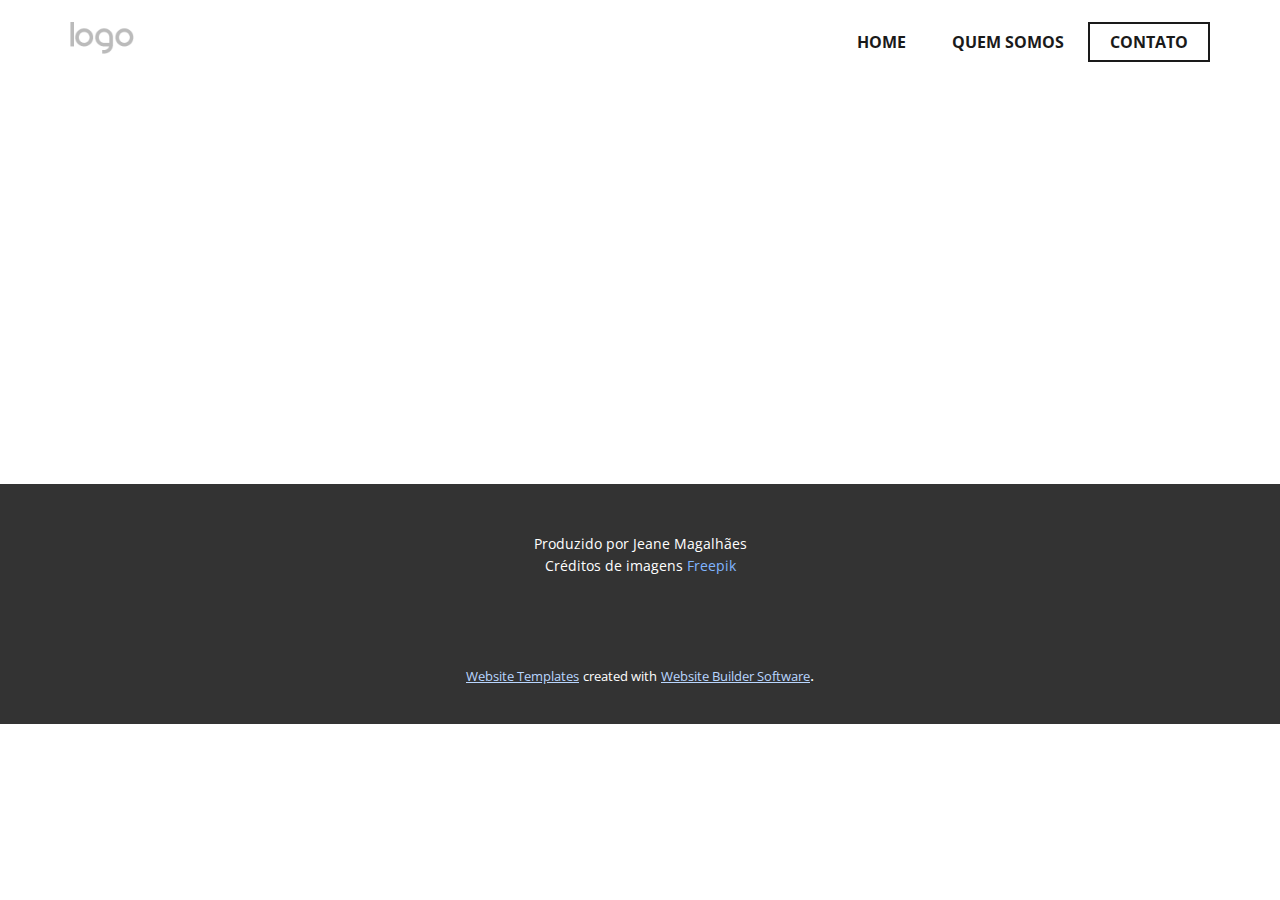
==== Contato.html @ 500de868 "inicio" ====
<!DOCTYPE html>
<html style="font-size: 16px;" lang="pt"><head>
    <meta name="viewport" content="width=device-width, initial-scale=1.0">
    <meta charset="utf-8">
    <meta name="keywords" content="">
    <meta name="description" content="">
    <title>Contato</title>
    <link rel="stylesheet" href="nicepage.css" media="screen">
<link rel="stylesheet" href="Contato.css" media="screen">
    <script class="u-script" type="text/javascript" src="jquery.js" defer=""></script>
    <script class="u-script" type="text/javascript" src="nicepage.js" defer=""></script>
    <meta name="generator" content="Nicepage 5.10.10, nicepage.com">
    <link id="u-theme-google-font" rel="stylesheet" href="https://fonts.googleapis.com/css?family=Montserrat:100,100i,200,200i,300,300i,400,400i,500,500i,600,600i,700,700i,800,800i,900,900i|Open+Sans:300,300i,400,400i,500,500i,600,600i,700,700i,800,800i">
    
    
    <script type="application/ld+json">{
		"@context": "http://schema.org",
		"@type": "Organization",
		"name": "EspaçoBel",
		"logo": "/images/default-logo.png"
}</script>
    <meta name="theme-color" content="#80b4ff">
    <meta property="og:title" content="Contato">
    <meta property="og:type" content="website">
  <meta data-intl-tel-input-cdn-path="intlTelInput/"></head>
  <body class="u-body u-xl-mode" data-lang="pt"><header class="u-clearfix u-header u-header" id="sec-bdaf"><div class="u-clearfix u-sheet u-valign-middle u-sheet-1">
        <a href="https://nicepage.com" class="u-image u-logo u-image-1">
          <img src="/images/default-logo.png" class="u-logo-image u-logo-image-1">
        </a>
        <nav class="u-menu u-menu-one-level u-offcanvas u-menu-1" data-responsive-from="MD">
          <div class="menu-collapse" style="font-size: 1rem; letter-spacing: 0px; font-weight: 700; text-transform: uppercase;">
            <a class="u-button-style u-custom-active-border-color u-custom-active-color u-custom-border u-custom-border-color u-custom-borders u-custom-hover-border-color u-custom-hover-color u-custom-left-right-menu-spacing u-custom-padding-bottom u-custom-text-active-color u-custom-text-color u-custom-text-hover-color u-custom-top-bottom-menu-spacing u-nav-link u-text-active-palette-1-base u-text-hover-palette-2-base" href="#">
              <svg class="u-svg-link" viewBox="0 0 24 24"><use xmlns:xlink="http://www.w3.org/1999/xlink" xlink:href="#menu-hamburger"></use></svg>
              <svg class="u-svg-content" version="1.1" id="menu-hamburger" viewBox="0 0 16 16" x="0px" y="0px" xmlns:xlink="http://www.w3.org/1999/xlink" xmlns="http://www.w3.org/2000/svg"><g><rect y="1" width="16" height="2"></rect><rect y="7" width="16" height="2"></rect><rect y="13" width="16" height="2"></rect>
</g></svg>
            </a>
          </div>
          <div class="u-custom-menu u-nav-container">
            <ul class="u-nav u-spacing-2 u-unstyled u-nav-1"><li class="u-nav-item"><a class="u-border-2 u-border-active-grey-90 u-border-hover-grey-50 u-button-style u-nav-link u-text-active-grey-90 u-text-grey-90 u-text-hover-grey-90" href="/Home.html" target="_blank" style="padding: 10px 20px;">Home</a>
</li><li class="u-nav-item"><a class="u-border-2 u-border-active-grey-90 u-border-hover-grey-50 u-button-style u-nav-link u-text-active-grey-90 u-text-grey-90 u-text-hover-grey-90" href="/Quem-Somos.html" target="_blank" style="padding: 10px 20px;">Quem Somos</a>
</li><li class="u-nav-item"><a class="u-border-2 u-border-active-grey-90 u-border-hover-grey-50 u-button-style u-nav-link u-text-active-grey-90 u-text-grey-90 u-text-hover-grey-90" href="/Contato.html" target="_blank" style="padding: 10px 20px;">Contato</a>
</li></ul>
          </div>
          <div class="u-custom-menu u-nav-container-collapse">
            <div class="u-black u-container-style u-inner-container-layout u-opacity u-opacity-95 u-sidenav">
              <div class="u-inner-container-layout u-sidenav-overflow">
                <div class="u-menu-close"></div>
                <ul class="u-align-center u-nav u-popupmenu-items u-unstyled u-nav-2"><li class="u-nav-item"><a class="u-button-style u-nav-link" href="/Home.html" target="_blank">Home</a>
</li><li class="u-nav-item"><a class="u-button-style u-nav-link" href="/Quem-Somos.html" target="_blank">Quem Somos</a>
</li><li class="u-nav-item"><a class="u-button-style u-nav-link" href="/Contato.html" target="_blank">Contato</a>
</li></ul>
              </div>
            </div>
            <div class="u-black u-menu-overlay u-opacity u-opacity-70"></div>
          </div>
        </nav>
      </div></header>
    <section class="u-clearfix u-section-1" id="sec-7ed8">
      <div class="u-clearfix u-sheet u-sheet-1"></div>
    </section>
    
    
    <footer class="u-align-center u-clearfix u-footer u-grey-80 u-footer" id="sec-1fad"><div class="u-clearfix u-sheet u-sheet-1">
        <p class="u-small-text u-text u-text-variant u-text-1">Produzido por Jeane Magalhães<br>Créditos de imagens&nbsp;<a href="https://www.freepik.com/" target="_blank" class="u-active-none u-border-none u-btn u-button-style u-hover-none u-none u-text-palette-1-base u-btn-1">Freepik</a>
          <br>
        </p>
      </div></footer>
    <section class="u-backlink u-clearfix u-grey-80">
      <a class="u-link" href="https://nicepage.com/website-templates" target="_blank">
        <span>Website Templates</span>
      </a>
      <p class="u-text">
        <span>created with</span>
      </p>
      <a class="u-link" href="" target="_blank">
        <span>Website Builder Software</span>
      </a>. 
    </section>
  
</body></html>
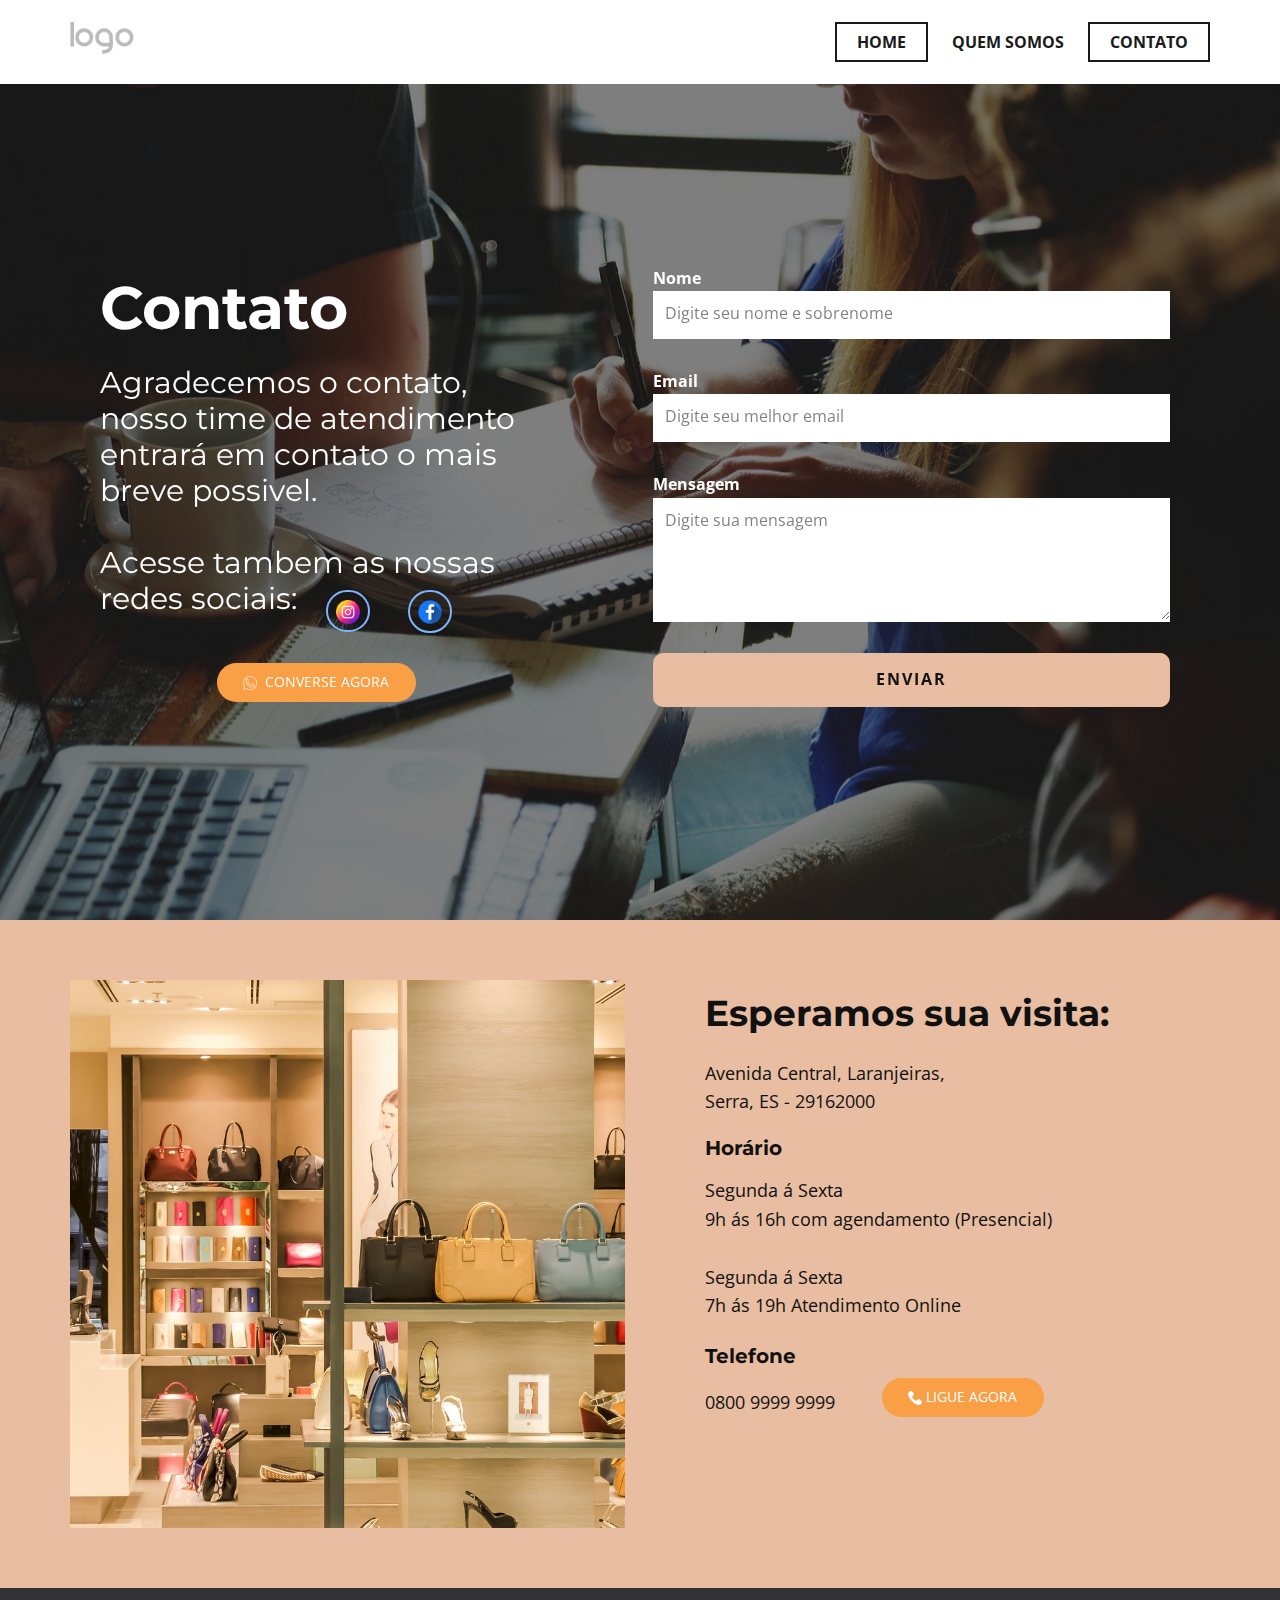
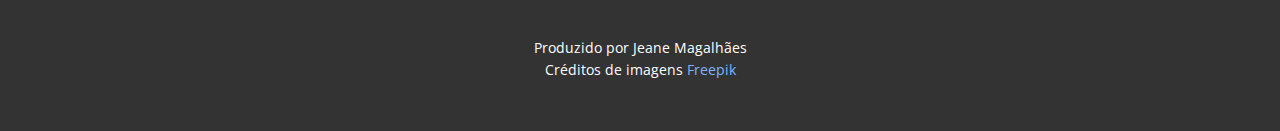
==== commit 2e62a6e0: "atualizações" ====
--- a/Contato.html
+++ b/Contato.html
@@ -2,15 +2,22 @@
 <html style="font-size: 16px;" lang="pt"><head>
     <meta name="viewport" content="width=device-width, initial-scale=1.0">
     <meta charset="utf-8">
-    <meta name="keywords" content="">
+    <meta name="keywords" content="​Dreadlocks &amp;amp; Weave Spa, ​Hair Services, About Salon, ​To book and for exact pricing please call us at 123-456-7868, mission, Why Us?, Visit Us, Contact Us">
     <meta name="description" content="">
-    <title>Contato</title>
+    <title>Home</title>
     <link rel="stylesheet" href="nicepage.css" media="screen">
-<link rel="stylesheet" href="Contato.css" media="screen">
+<link rel="stylesheet" href="Home.css" media="screen">
     <script class="u-script" type="text/javascript" src="jquery.js" defer=""></script>
     <script class="u-script" type="text/javascript" src="nicepage.js" defer=""></script>
     <meta name="generator" content="Nicepage 5.10.10, nicepage.com">
+    <meta name="referrer" content="origin">
     <link id="u-theme-google-font" rel="stylesheet" href="https://fonts.googleapis.com/css?family=Montserrat:100,100i,200,200i,300,300i,400,400i,500,500i,600,600i,700,700i,800,800i,900,900i|Open+Sans:300,300i,400,400i,500,500i,600,600i,700,700i,800,800i">
+    
+    
+    
+    
+    
+    
     
     
     <script type="application/ld+json">{
@@ -20,10 +27,10 @@
 		"logo": "/images/default-logo.png"
 }</script>
     <meta name="theme-color" content="#80b4ff">
-    <meta property="og:title" content="Contato">
+    <meta property="og:title" content="Home">
     <meta property="og:type" content="website">
   <meta data-intl-tel-input-cdn-path="intlTelInput/"></head>
-  <body class="u-body u-xl-mode" data-lang="pt"><header class="u-clearfix u-header u-header" id="sec-bdaf"><div class="u-clearfix u-sheet u-valign-middle u-sheet-1">
+  <body data-home-page="Home.html" data-home-page-title="Home" class="u-body u-xl-mode" data-lang="pt"><header class="u-clearfix u-header u-header" id="sec-bdaf"><div class="u-clearfix u-sheet u-valign-middle u-sheet-1">
         <a href="https://nicepage.com" class="u-image u-logo u-image-1">
           <img src="/images/default-logo.png" class="u-logo-image u-logo-image-1">
         </a>
@@ -55,26 +62,96 @@
           </div>
         </nav>
       </div></header>
-    <section class="u-clearfix u-section-1" id="sec-7ed8">
-      <div class="u-clearfix u-sheet u-sheet-1"></div>
+    
+
+    </section>
+    <section class="u-clearfix u-image u-shading u-section-6" id="carousel_72a4" data-image-width="1280" data-image-height="853">
+      <div class="u-clearfix u-sheet u-valign-middle u-sheet-1">
+        <div class="u-clearfix u-expanded-width u-gutter-0 u-layout-wrap u-layout-wrap-1">
+          <div class="u-layout">
+            <div class="u-layout-row">
+              <div class="u-align-left u-container-style u-layout-cell u-left-cell u-size-27-xl u-size-29-lg u-size-29-md u-size-29-sm u-size-29-xs u-layout-cell-1" data-animation-name="customAnimationIn" data-animation-duration="1500" data-animation-delay="500">
+                <div class="u-container-layout u-container-layout-1">
+                  <h2 class="u-text u-text-1">Contato</h2>
+                  <h3 class="u-text u-text-2">Agradecemos o contato, nosso time de atendimento entrará em contato o mais breve possivel.&nbsp;<br>
+                    <br>Acesse tambem as nossas redes sociais:&nbsp;
+                  </h3>
+                  <a href="https://nicepage.com/k/clothing-store-website-templates" class="u-border-2 u-border-hover-palette-3-base u-border-palette-1-base u-btn u-btn-round u-button-style u-none u-radius-50 u-text-palette-2-base u-btn-1"><span class="u-file-icon u-icon u-icon-1"><img src="/images/3955024.png" alt=""></span>
+                  </a>
+                  <a href="https://nicepage.com/wordpress-themes" class="u-border-2 u-border-hover-palette-3-base u-border-palette-1-base u-btn u-btn-round u-button-style u-none u-radius-50 u-text-palette-2-base u-btn-2"><span class="u-file-icon u-icon u-icon-2"><img src="/images/3670124.png" alt=""></span>
+                  </a>
+                  <a href="https://nicepage.dev" class="u-btn u-btn-round u-button-style u-hover-palette-4-base u-palette-3-base u-radius-50 u-btn-3"><span class="u-file-icon u-icon u-text-white"><img src="/images/160200-cc0f1566.png" alt=""></span>&nbsp; converse agora
+                  </a>
+                  <div class="u-list u-list-1"></div>
+                </div>
+              </div>
+              <div class="u-container-align-center u-container-style u-layout-cell u-right-cell u-size-31-lg u-size-31-md u-size-31-sm u-size-31-xs u-size-33-xl u-layout-cell-2" data-animation-name="customAnimationIn" data-animation-duration="1500" data-animation-delay="500">
+                <div class="u-container-layout u-valign-middle-xl u-container-layout-2">
+                  <div class="u-expanded-width-md u-expanded-width-sm u-expanded-width-xs u-form u-form-1">
+                    <form action="https://forms.nicepagesrv.com/v2/form/process" class="u-clearfix u-form-spacing-30 u-form-vertical u-inner-form" style="padding: 10px" source="email" name="form">
+                      <div class="u-form-group u-form-name">
+                        <label for="name-319a" class="u-label u-text-body-alt-color u-label-1">Nome</label>
+                        <input type="text" placeholder="Digite seu nome e sobrenome" id="name-319a" name="name" class="u-border-2 u-border-no-left u-border-no-right u-border-no-top u-border-white u-input u-input-rectangle" required="" wfd-id="id673">
+                      </div>
+                      <div class="u-form-email u-form-group">
+                        <label for="email-319a" class="u-label u-text-body-alt-color u-label-2">Email</label>
+                        <input type="email" placeholder="Digite seu melhor email " id="email-319a" name="email" class="u-border-2 u-border-no-left u-border-no-right u-border-no-top u-border-white u-input u-input-rectangle" required="" wfd-id="id672">
+                      </div>
+                      <div class="u-form-group u-form-message">
+                        <label for="message-319a" class="u-label u-text-body-alt-color u-label-3">Mensagem</label>
+                        <textarea placeholder="Digite sua mensagem" rows="4" cols="50" id="message-319a" name="message" class="u-border-2 u-border-no-left u-border-no-right u-border-no-top u-border-white u-input u-input-rectangle" required=""></textarea>
+                      </div>
+                      <div class="u-align-left u-form-group u-form-submit">
+                        <a href="#" class="u-active-white u-border-none u-btn u-btn-round u-btn-submit u-button-style u-hover-white u-palette-2-base u-radius-10 u-btn-4">eNVIAR</a>
+                        <input type="submit" value="submit" class="u-form-control-hidden" wfd-id="id675">
+                      </div>
+                      <div class="u-form-send-message u-form-send-success"> Thank you! Your message has been sent. </div>
+                      <div class="u-form-send-error u-form-send-message"> Unable to send your message. Please fix errors then try again. </div>
+                      <input type="hidden" value="" name="recaptchaResponse" wfd-id="id676">
+                      <input type="hidden" name="formServices" value="e6330a9474f3708c3239a81f13d71a93">
+                    </form>
+                  </div>
+                </div>
+              </div>
+            </div>
+          </div>
+        </div>
+      </div>
+    </section>
+    <section class="u-clearfix u-palette-2-base u-section-7" id="sec-8db6">
+      <div class="u-clearfix u-sheet u-valign-middle u-sheet-1">
+        <div class="u-clearfix u-expanded-width u-gutter-30 u-layout-wrap u-layout-wrap-1">
+          <div class="u-gutter-0 u-layout">
+            <div class="u-layout-row">
+              <div class="u-container-align-center u-container-style u-image u-layout-cell u-size-30 u-image-1" data-image-width="1280" data-image-height="884">
+                <div class="u-container-layout u-container-layout-1"></div>
+              </div>
+              <div class="u-container-style u-layout-cell u-size-30 u-layout-cell-2">
+                <div class="u-container-layout u-container-layout-2">
+                  <h2 class="u-align-left u-text u-text-1">E​speramos sua visita:</h2>
+                  <p class="u-align-left u-text u-text-2"> Avenida Central, Laranjeiras, Serra, ES - 29162000</p>
+                  <h5 class="u-align-left u-text u-text-default u-text-3">Horário</h5>
+                  <p class="u-align-left u-text u-text-4"> Segunda á Sexta&nbsp;<br>9h ás 16h com agendamento (Presencial)<br>
+                    <br>Segunda á Sexta&nbsp;<br>7h ás 19h Atendimento Online&nbsp;
+                  </p>
+                  <h5 class="u-align-left u-text u-text-default u-text-5">Telefone</h5>
+                  <p class="u-align-left u-text u-text-6"> 0800 9999 9999<br>
+                  </p>
+                  <a href="https://nicepage.dev" class="u-btn u-btn-round u-button-style u-hover-palette-4-base u-palette-3-base u-radius-50 u-btn-1"><span class="u-icon"><svg class="u-svg-content" viewBox="0 0 513.64 513.64" x="0px" y="0px" style="width: 1em; height: 1em;"><path d="M499.66,376.96l-71.68-71.68c-25.6-25.6-69.12-15.359-79.36,17.92c-7.68,23.041-33.28,35.841-56.32,30.72 c-51.2-12.8-120.32-79.36-133.12-133.12c-7.68-23.041,7.68-48.641,30.72-56.32c33.28-10.24,43.52-53.76,17.92-79.36l-71.68-71.68 c-20.48-17.92-51.2-17.92-69.12,0l-48.64,48.64c-48.64,51.2,5.12,186.88,125.44,307.2c120.32,120.32,256,176.641,307.2,125.44 l48.64-48.64C517.581,425.6,517.581,394.88,499.66,376.96z"></path></svg></span>&nbsp;Ligue Agora
+                  </a>
+                </div>
+              </div>
+            </div>
+          </div>
+        </div>
+      </div>
     </section>
     
     
     <footer class="u-align-center u-clearfix u-footer u-grey-80 u-footer" id="sec-1fad"><div class="u-clearfix u-sheet u-sheet-1">
-        <p class="u-small-text u-text u-text-variant u-text-1">Produzido por Jeane Magalhães<br>Créditos de imagens&nbsp;<a href="https://www.freepik.com/" target="_blank" class="u-active-none u-border-none u-btn u-button-style u-hover-none u-none u-text-palette-1-base u-btn-1">Freepik</a>
-          <br>
-        </p>
-      </div></footer>
-    <section class="u-backlink u-clearfix u-grey-80">
-      <a class="u-link" href="https://nicepage.com/website-templates" target="_blank">
-        <span>Website Templates</span>
-      </a>
-      <p class="u-text">
-        <span>created with</span>
+      <p class="u-small-text u-text u-text-variant u-text-1">Produzido por Jeane Magalhães<br>Créditos de imagens&nbsp;<a href="https://www.freepik.com/" target="_blank" class="u-active-none u-border-none u-btn u-button-style u-hover-none u-none u-text-palette-1-base u-btn-1">Freepik</a>
+        <br>
       </p>
-      <a class="u-link" href="" target="_blank">
-        <span>Website Builder Software</span>
-      </a>. 
-    </section>
-  
+</footer>
+
 </body></html>--- a/Home.css
+++ b/Home.css
@@ -0,0 +1,1868 @@
+ .u-section-1 {
+  background-image: url("/images/137cf549-2264-0d06-7dbf-32fdc057e668.jpg");
+  background-position: 50% 50%;
+  min-height: 820px;
+}
+
+.u-section-1 .u-image-1 {
+  width: 1492px;
+  height: 994px;
+  --animation-custom_in-translate_x: 0px;
+  --animation-custom_in-translate_y: 0px;
+  --animation-custom_in-opacity: 0;
+  --animation-custom_in-rotate: 0deg;
+  --animation-custom_in-scale: 1;
+  margin: -31px calc(((100% - 1140px) / 2) + -302px) 0 auto;
+}
+
+.u-section-1 .u-text-1 {
+  --animation-custom_in-translate_x: -300px;
+  --animation-custom_in-translate_y: 0px;
+  --animation-custom_in-opacity: 0;
+  --animation-custom_in-rotate: 0deg;
+  --animation-custom_in-scale: 1;
+  margin: -631px calc(((100% - 1140px) / 2) + 534px) 0 calc(((100% - 1140px) / 2));
+}
+
+.u-section-1 .u-text-2 {
+  font-size: 1.25rem;
+  line-height: 1.8;
+  --animation-custom_in-translate_x: -300px;
+  --animation-custom_in-translate_y: 0px;
+  --animation-custom_in-opacity: 0;
+  --animation-custom_in-rotate: 0deg;
+  --animation-custom_in-scale: 1;
+  margin: 23px calc(((100% - 1140px) / 2) + 607px) 0 calc(((100% - 1140px) / 2));
+}
+
+.u-section-1 .u-btn-1 {
+  background-image: none;
+  border-style: solid;
+  padding: 0;
+}
+
+.u-section-1 .u-layout-wrap-1 {
+  width: 463px;
+  margin: 48px auto 60px calc(((100% - 1140px) / 2));
+}
+
+.u-section-1 .u-layout-cell-1 {
+  min-height: 70px;
+  --animation-custom_in-translate_x: -300px;
+  --animation-custom_in-translate_y: 0px;
+  --animation-custom_in-opacity: 0;
+  --animation-custom_in-rotate: 0deg;
+  --animation-custom_in-scale: 1;
+}
+
+.u-section-1 .u-container-layout-1 {
+  padding: 10px 10px 10px 0;
+}
+
+.u-section-1 .u-btn-2 {
+  border-style: solid;
+  background-image: none;
+  font-weight: 700;
+  text-transform: uppercase;
+  letter-spacing: 1px;
+  margin: 0 auto 0 0;
+  padding: 10px 40px;
+}
+
+.u-section-1 .u-layout-cell-2 {
+  min-height: 70px;
+  --animation-custom_in-translate_x: -300px;
+  --animation-custom_in-translate_y: 0px;
+  --animation-custom_in-opacity: 0;
+  --animation-custom_in-rotate: 0deg;
+  --animation-custom_in-scale: 1;
+}
+
+.u-section-1 .u-container-layout-2 {
+  padding: 10px 10px 10px 0;
+}
+
+.u-section-1 .u-btn-3 {
+  border-style: solid;
+  background-image: none;
+  text-transform: uppercase;
+  font-weight: 700;
+  letter-spacing: 1px;
+  margin: 0 auto 0 0;
+  padding: 10px 31px 10px 30px;
+}
+
+@media (max-width: 1199px) {
+   .u-section-1 {
+    min-height: 308px;
+  }
+
+  .u-section-1 .u-image-1 {
+    width: 622px;
+    height: 671px;
+    margin-top: 28px;
+    margin-right: auto;
+    margin-left: calc(((100% - 1140px) / 2) + 100px);
+  }
+
+  .u-section-1 .u-text-1 {
+    width: auto;
+    margin-top: -604px;
+    margin-right: calc(((100% - 1140px) / 2) + 550px);
+    margin-left: calc(((100% - 1140px) / 2) + 100px);
+  }
+
+  .u-section-1 .u-text-2 {
+    width: auto;
+    margin-right: calc(((100% - 1140px) / 2) + 570px);
+    margin-left: calc(((100% - 1140px) / 2) + 100px);
+  }
+
+  .u-section-1 .u-layout-wrap-1 {
+    margin-left: calc(((100% - 1140px) / 2) + 100px);
+  }
+}
+
+@media (max-width: 991px) {
+   .u-section-1 {
+    min-height: 191px;
+  }
+
+  .u-section-1 .u-image-1 {
+    width: 510px;
+    height: 677px;
+    margin-top: 110px;
+    margin-left: calc(((100% - 1140px) / 2) + 210px);
+  }
+
+  .u-section-1 .u-text-1 {
+    margin-top: -720px;
+    margin-right: calc(((100% - 1140px) / 2) + 440px);
+    margin-left: calc(((100% - 1140px) / 2) + 210px);
+  }
+
+  .u-section-1 .u-text-2 {
+    margin-left: calc(((100% - 1140px) / 2) + 210px);
+  }
+
+  .u-section-1 .u-layout-wrap-1 {
+    margin-left: calc(((100% - 1140px) / 2) + 210px);
+  }
+
+  .u-section-1 .u-layout-cell-1 {
+    min-height: 100px;
+  }
+
+  .u-section-1 .u-layout-cell-2 {
+    min-height: 100px;
+  }
+}
+
+@media (max-width: 767px) {
+   .u-section-1 {
+    min-height: 171px;
+  }
+
+  .u-section-1 .u-image-1 {
+    width: 479px;
+    height: 574px;
+    margin-top: 628px;
+    margin-left: calc(((100% - 1140px) / 2) + 300px);
+  }
+
+  .u-section-1 .u-text-1 {
+    margin-top: -1134px;
+    margin-right: calc(((100% - 1140px) / 2) + 350px);
+    margin-left: calc(((100% - 1140px) / 2) + 300px);
+  }
+
+  .u-section-1 .u-text-2 {
+    margin-left: calc(((100% - 1140px) / 2) + 300px);
+    margin-right: calc(((100% - 1140px) / 2) + 300px);
+  }
+
+  .u-section-1 .u-layout-wrap-1 {
+    width: 394px;
+    margin-left: calc(((100% - 1140px) / 2) + 300px);
+  }
+}
+
+@media (max-width: 575px) {
+   .u-section-1 {
+    min-height: 38px;
+  }
+
+  .u-section-1 .u-image-1 {
+    height: 407px;
+    width: 322px;
+    margin-top: 603px;
+    margin-left: calc(((100% - 1140px) / 2) + 400px);
+  }
+
+  .u-section-1 .u-text-1 {
+    margin-top: -943px;
+    margin-left: calc(((100% - 1140px) / 2) + 400px);
+    margin-right: calc(((100% - 1140px) / 2) + 400px);
+  }
+
+  .u-section-1 .u-text-2 {
+    margin-left: calc(((100% - 1140px) / 2) + 400px);
+    margin-right: calc(((100% - 1140px) / 2) + 400px);
+  }
+
+  .u-section-1 .u-layout-wrap-1 {
+    margin-top: 37px;
+    margin-right: initial;
+    margin-left: initial;
+    width: auto;
+  }
+
+  .u-section-1 .u-container-layout-2 {
+    padding-bottom: 0;
+  }
+} .u-section-2 {
+  background-image: none;
+}
+
+.u-section-2 .u-sheet-1 {
+  min-height: 783px;
+}
+
+.u-section-2 .u-text-1 {
+  font-size: 3.75rem;
+  --animation-custom_in-translate_x: 0px;
+  --animation-custom_in-translate_y: 0px;
+  --animation-custom_in-opacity: 0;
+  --animation-custom_in-rotate: 0deg;
+  --animation-custom_in-scale: 0.3;
+  margin: 74px auto 0;
+}
+
+.u-section-2 .u-text-2 {
+  margin: 0 auto;
+}
+
+.u-section-2 .u-list-1 {
+  margin-top: 16px;
+  margin-bottom: 0;
+}
+
+.u-section-2 .u-repeater-1 {
+  grid-template-columns: repeat(4, 25%);
+  min-height: 470px;
+  grid-gap: 0px;
+}
+
+.u-section-2 .u-list-item-1 {
+  --animation-custom_in-translate_x: 0px;
+  --animation-custom_in-translate_y: 300px;
+  --animation-custom_in-opacity: 0;
+  --animation-custom_in-rotate: 0deg;
+  --animation-custom_in-scale: 1;
+}
+
+.u-section-2 .u-container-layout-1 {
+  padding: 15px 16px;
+}
+
+.u-section-2 .u-image-1 {
+  height: 210px;
+  width: 210px;
+  background-image: url("/images/3f12d3884a5319a64f6c7915756e90089515133e8a67a2e8eb4ba8e1efe8044d339776c36e90a1014c173405408ba91706807bdd7c711b1467dde2_1280.jpg");
+  background-position: 50% 50%;
+  --animation-custom_in-translate_x: 50px;
+  --animation-custom_in-translate_y: 0px;
+  --animation-custom_in-opacity: 0;
+  --animation-custom_in-rotate: 180deg;
+  --animation-custom_in-scale: 0.3;
+  margin: 15px auto 0;
+}
+
+.u-section-2 .u-btn-1 {
+  border-style: solid;
+  margin: -225px 15px 0 auto;
+  padding: 0 8px;
+}
+
+.u-section-2 .u-icon-1 {
+  font-size: 1.5em;
+}
+
+.u-section-2 .u-text-3 {
+  font-size: 1.27778rem;
+  font-style: normal;
+  text-transform: uppercase;
+  letter-spacing: 2px;
+  margin: 215px 15px 0;
+}
+
+.u-section-2 .u-text-4 {
+  margin: 21px 15px 0;
+}
+
+.u-section-2 .u-text-5 {
+  font-size: 1rem;
+  font-style: italic;
+  margin: 18px 15px 0;
+}
+
+.u-section-2 .u-btn-2 {
+  font-size: 0.9375rem;
+  margin: 15px 34px 0 auto;
+  padding: 0;
+}
+
+.u-section-2 .u-list-item-2 {
+  --animation-custom_in-translate_x: 0px;
+  --animation-custom_in-translate_y: 300px;
+  --animation-custom_in-opacity: 0;
+  --animation-custom_in-rotate: 0deg;
+  --animation-custom_in-scale: 1;
+}
+
+.u-section-2 .u-container-layout-2 {
+  padding: 15px 16px;
+}
+
+.u-section-2 .u-image-2 {
+  height: 210px;
+  width: 210px;
+  background-image: url("/images/003e877bdc8fba3a5230a7860a033e0bb9ffcb48e50a443e3314e461aeedfb76ac6db78a4732a623f379ab0da6e8f75a35e532b1faed7e51fd1999_1280.jpg");
+  background-position: 50% 50%;
+  --animation-custom_in-translate_x: 50px;
+  --animation-custom_in-translate_y: 0px;
+  --animation-custom_in-opacity: 0;
+  --animation-custom_in-rotate: 180deg;
+  --animation-custom_in-scale: 0.3;
+  margin: 15px auto 0;
+}
+
+.u-section-2 .u-btn-3 {
+  border-style: solid;
+  margin: -225px 15px 0 auto;
+  padding: 0 8px;
+}
+
+.u-section-2 .u-icon-3 {
+  font-size: 1.5em;
+}
+
+.u-section-2 .u-text-6 {
+  font-size: 1.27778rem;
+  font-style: normal;
+  text-transform: uppercase;
+  letter-spacing: 2px;
+  margin: 215px 15px 0;
+}
+
+.u-section-2 .u-text-7 {
+  margin: 21px 15px 0;
+}
+
+.u-section-2 .u-text-8 {
+  font-size: 1rem;
+  font-style: italic;
+  margin: 18px 15px 0;
+}
+
+.u-section-2 .u-btn-4 {
+  font-size: 0.9375rem;
+  margin: 15px 34px 0 auto;
+  padding: 0;
+}
+
+.u-section-2 .u-list-item-3 {
+  --animation-custom_in-translate_x: 0px;
+  --animation-custom_in-translate_y: 300px;
+  --animation-custom_in-opacity: 0;
+  --animation-custom_in-rotate: 0deg;
+  --animation-custom_in-scale: 1;
+}
+
+.u-section-2 .u-container-layout-3 {
+  padding: 15px 16px;
+}
+
+.u-section-2 .u-image-3 {
+  height: 210px;
+  width: 210px;
+  background-image: url("/images/177ced2e8735a5dcd859d104f927ae2942be299be293d628ad7295d18544deb661be7121c894c161808f6d40b4e00add60b5ba9f541cb004bbad5b_1280.jpg");
+  background-position: 50% 50%;
+  --animation-custom_in-translate_x: 50px;
+  --animation-custom_in-translate_y: 0px;
+  --animation-custom_in-opacity: 0;
+  --animation-custom_in-rotate: 180deg;
+  --animation-custom_in-scale: 0.3;
+  margin: 15px auto 0;
+}
+
+.u-section-2 .u-btn-5 {
+  border-style: solid;
+  margin: -225px 15px 0 auto;
+  padding: 0 8px;
+}
+
+.u-section-2 .u-icon-5 {
+  font-size: 1.5em;
+}
+
+.u-section-2 .u-text-9 {
+  font-size: 1.27778rem;
+  font-style: normal;
+  text-transform: uppercase;
+  letter-spacing: 2px;
+  margin: 215px 15px 0;
+}
+
+.u-section-2 .u-text-10 {
+  margin: 21px 15px 0;
+}
+
+.u-section-2 .u-text-11 {
+  font-size: 1rem;
+  font-style: italic;
+  margin: 18px 15px 0;
+}
+
+.u-section-2 .u-btn-6 {
+  font-size: 0.9375rem;
+  margin: 15px 34px 0 auto;
+  padding: 0;
+}
+
+.u-section-2 .u-list-item-4 {
+  --animation-custom_in-translate_x: 0px;
+  --animation-custom_in-translate_y: 300px;
+  --animation-custom_in-opacity: 0;
+  --animation-custom_in-rotate: 0deg;
+  --animation-custom_in-scale: 1;
+}
+
+.u-section-2 .u-container-layout-4 {
+  padding: 15px 16px;
+}
+
+.u-section-2 .u-image-4 {
+  height: 210px;
+  width: 210px;
+  background-image: url("/images/3041dde1478c6dca0aebbf3fcc3b50270e95e6b3a44eaa1af5375408dc6d74efaac2568e36cc3e6154edfb20a14ced4f847a01c4b6dfce32619569_1280.jpg");
+  background-position: 50% 50%;
+  --animation-custom_in-translate_x: 50px;
+  --animation-custom_in-translate_y: 0px;
+  --animation-custom_in-opacity: 0;
+  --animation-custom_in-rotate: 180deg;
+  --animation-custom_in-scale: 0.3;
+  margin: 15px auto 0;
+}
+
+.u-section-2 .u-btn-7 {
+  border-style: solid;
+  margin: -225px 15px 0 auto;
+  padding: 0 8px;
+}
+
+.u-section-2 .u-icon-7 {
+  font-size: 1.5em;
+}
+
+.u-section-2 .u-text-12 {
+  font-size: 1.27778rem;
+  font-style: normal;
+  text-transform: uppercase;
+  letter-spacing: 2px;
+  margin: 215px 15px 0;
+}
+
+.u-section-2 .u-text-13 {
+  margin: 21px 15px 0;
+}
+
+.u-section-2 .u-text-14 {
+  font-size: 1rem;
+  font-style: italic;
+  margin: 18px 15px 0;
+}
+
+.u-section-2 .u-btn-8 {
+  font-size: 0.9375rem;
+  margin: 15px 34px 0 auto;
+  padding: 0;
+}
+
+.u-section-2 .u-btn-9 {
+  border-style: solid;
+  background-image: none;
+  text-transform: uppercase;
+  font-weight: 700;
+  letter-spacing: 1px;
+  margin: 34px auto 49px 47px;
+  padding: 10px 31px 10px 30px;
+}
+
+@media (max-width: 1199px) {
+  .u-section-2 .u-repeater-1 {
+    min-height: 388px;
+  }
+
+  .u-section-2 .u-container-layout-1 {
+    padding-left: 20px;
+    padding-right: 20px;
+  }
+
+  .u-section-2 .u-btn-1 {
+    margin-right: 0;
+  }
+
+  .u-section-2 .u-text-3 {
+    margin-left: 0;
+    margin-right: 0;
+  }
+
+  .u-section-2 .u-text-4 {
+    margin-left: 0;
+    margin-right: 0;
+  }
+
+  .u-section-2 .u-text-5 {
+    margin-left: 0;
+    margin-right: 0;
+  }
+
+  .u-section-2 .u-btn-2 {
+    margin-right: 0;
+  }
+
+  .u-section-2 .u-container-layout-2 {
+    padding-left: 20px;
+    padding-right: 20px;
+  }
+
+  .u-section-2 .u-btn-3 {
+    margin-right: 0;
+  }
+
+  .u-section-2 .u-text-6 {
+    margin-left: 0;
+    margin-right: 0;
+  }
+
+  .u-section-2 .u-text-7 {
+    margin-left: 0;
+    margin-right: 0;
+  }
+
+  .u-section-2 .u-text-8 {
+    margin-left: 0;
+    margin-right: 0;
+  }
+
+  .u-section-2 .u-btn-4 {
+    margin-right: 0;
+  }
+
+  .u-section-2 .u-container-layout-3 {
+    padding-left: 20px;
+    padding-right: 20px;
+  }
+
+  .u-section-2 .u-btn-5 {
+    margin-right: 0;
+  }
+
+  .u-section-2 .u-text-9 {
+    margin-left: 0;
+    margin-right: 0;
+  }
+
+  .u-section-2 .u-text-10 {
+    margin-left: 0;
+    margin-right: 0;
+  }
+
+  .u-section-2 .u-text-11 {
+    margin-left: 0;
+    margin-right: 0;
+  }
+
+  .u-section-2 .u-btn-6 {
+    margin-right: 0;
+  }
+
+  .u-section-2 .u-container-layout-4 {
+    padding-left: 20px;
+    padding-right: 20px;
+  }
+
+  .u-section-2 .u-btn-7 {
+    margin-right: 0;
+  }
+
+  .u-section-2 .u-text-12 {
+    margin-left: 0;
+    margin-right: 0;
+  }
+
+  .u-section-2 .u-text-13 {
+    margin-left: 0;
+    margin-right: 0;
+  }
+
+  .u-section-2 .u-text-14 {
+    margin-left: 0;
+    margin-right: 0;
+  }
+
+  .u-section-2 .u-btn-8 {
+    margin-right: 0;
+  }
+
+  .u-section-2 .u-btn-9 {
+    margin-left: 0;
+  }
+}
+
+@media (max-width: 991px) {
+  .u-section-2 .u-repeater-1 {
+    grid-template-columns: repeat(2, 50%);
+    min-height: 891px;
+  }
+}
+
+@media (max-width: 767px) {
+  .u-section-2 .u-repeater-1 {
+    grid-template-columns: 100%;
+  }
+
+  .u-section-2 .u-container-layout-1 {
+    padding-left: 10px;
+    padding-right: 10px;
+  }
+
+  .u-section-2 .u-container-layout-2 {
+    padding-left: 10px;
+    padding-right: 10px;
+  }
+
+  .u-section-2 .u-text-6 {
+    font-size: 1.5rem;
+  }
+
+  .u-section-2 .u-container-layout-3 {
+    padding-left: 10px;
+    padding-right: 10px;
+  }
+
+  .u-section-2 .u-text-9 {
+    font-size: 1.5rem;
+  }
+
+  .u-section-2 .u-container-layout-4 {
+    padding-left: 10px;
+    padding-right: 10px;
+  }
+
+  .u-section-2 .u-text-12 {
+    font-size: 1.5rem;
+  }
+}
+
+@media (max-width: 575px) {
+  .u-section-2 .u-text-1 {
+    font-size: 2.25rem;
+  }
+} .u-section-3 {
+  background-image: none;
+  min-height: 929px;
+}
+
+.u-section-3 .u-shape-1 {
+  height: 519px;
+  background-image: none;
+  width: 553px;
+  margin: 60px 0 0 auto;
+}
+
+.u-section-3 .u-layout-wrap-1 {
+  width: 1140px;
+  margin: -748px auto -169px;
+}
+
+.u-section-3 .u-layout-cell-1 {
+  min-height: 954px;
+}
+
+.u-section-3 .u-container-layout-1 {
+  padding: 30px;
+}
+
+.u-section-3 .u-text-1 {
+  margin: 0 60px 0 0;
+}
+
+.u-section-3 .u-text-2 {
+  font-size: 1.25rem;
+  margin: 35px 0 0;
+}
+
+.u-section-3 .u-btn-1 {
+  border-style: solid;
+  background-image: none;
+  text-transform: uppercase;
+  font-weight: 700;
+  letter-spacing: 1px;
+  margin: 35px auto 0 0;
+  padding: 10px 31px 10px 30px;
+}
+
+.u-section-3 .u-layout-cell-2 {
+  min-height: 809px;
+}
+
+.u-section-3 .u-container-layout-2 {
+  padding: 30px 0;
+}
+
+.u-section-3 .u-image-1 {
+  height: 647px;
+  margin: 0 30px;
+}
+
+@media (max-width: 1199px) {
+   .u-section-3 {
+    min-height: 843px;
+  }
+
+  .u-section-3 .u-shape-1 {
+    height: 400px;
+    width: 445px;
+    margin-top: 55px;
+  }
+
+  .u-section-3 .u-layout-wrap-1 {
+    width: 940px;
+    margin-top: -630px;
+    margin-bottom: -174px;
+  }
+
+  .u-section-3 .u-layout-cell-1 {
+    min-height: 787px;
+  }
+
+  .u-section-3 .u-text-1 {
+    margin-right: 0;
+  }
+
+  .u-section-3 .u-layout-cell-2 {
+    min-height: 667px;
+  }
+
+  .u-section-3 .u-image-1 {
+    height: 533px;
+    margin-right: initial;
+    margin-left: initial;
+  }
+}
+
+@media (max-width: 991px) {
+   .u-section-3 {
+    min-height: 1409px;
+  }
+
+  .u-section-3 .u-shape-1 {
+    width: 592px;
+    margin-top: 920px;
+  }
+
+  .u-section-3 .u-layout-wrap-1 {
+    width: 720px;
+    margin-top: -1265px;
+    margin-bottom: 55px;
+  }
+
+  .u-section-3 .u-layout-cell-1 {
+    min-height: 100px;
+  }
+
+  .u-section-3 .u-layout-cell-2 {
+    min-height: 697px;
+  }
+
+  .u-section-3 .u-image-1 {
+    height: 548px;
+    width: 583px;
+    margin-right: auto;
+    margin-left: 0;
+  }
+}
+
+@media (max-width: 767px) {
+   .u-section-3 {
+    min-height: 1043px;
+  }
+
+  .u-section-3 .u-shape-1 {
+    width: 540px;
+  }
+
+  .u-section-3 .u-layout-wrap-1 {
+    width: 540px;
+  }
+
+  .u-section-3 .u-container-layout-1 {
+    padding-left: 10px;
+    padding-right: 10px;
+  }
+
+  .u-section-3 .u-layout-cell-2 {
+    min-height: 660px;
+  }
+
+  .u-section-3 .u-image-1 {
+    height: 507px;
+    width: 540px;
+  }
+}
+
+@media (max-width: 575px) {
+   .u-section-3 {
+    min-height: 1415px;
+  }
+
+  .u-section-3 .u-shape-1 {
+    height: 269px;
+    width: calc(((100% - 340px) / 2) + 280px);
+    margin-top: 55px;
+  }
+
+  .u-section-3 .u-layout-wrap-1 {
+    width: 340px;
+    margin-top: -1280px;
+    margin-bottom: -956px;
+  }
+
+  .u-section-3 .u-layout-cell-2 {
+    min-height: 416px;
+  }
+
+  .u-section-3 .u-image-1 {
+    height: 319px;
+    width: 340px;
+  }
+} .u-section-4 {
+  background-image: none;
+}
+
+.u-section-4 .u-sheet-1 {
+  min-height: 1028px;
+}
+
+.u-section-4 .u-layout-wrap-1 {
+  margin-top: 60px;
+  margin-bottom: 0;
+  margin-left: auto;
+}
+
+.u-section-4 .u-image-1 {
+  min-height: 852px;
+  background-image: url("/images/1ae6d2a5dc1bde83b6da69fb51b8bddf9bbe714b7d91406ea0f0dfb9935eda5a89f01a54e0225298f5b5a4f3b3292963b9a7f903f452b43cf3a8bc_1280.jpg");
+  background-position: 50% 50%;
+}
+
+.u-section-4 .u-container-layout-1 {
+  padding: 30px;
+}
+
+.u-section-4 .u-layout-cell-2 {
+  min-height: 678px;
+}
+
+.u-section-4 .u-container-layout-2 {
+  padding: 30px;
+}
+
+.u-section-4 .u-text-1 {
+  margin: 82px 0 0 auto;
+}
+
+.u-section-4 .u-text-2 {
+  margin: 20px 0 0;
+}
+
+.u-section-4 .u-line-1 {
+  width: 456px;
+  margin: 30px 0 0 auto;
+}
+
+.u-section-4 .u-text-3 {
+  margin: 60px 0 0 auto;
+}
+
+.u-section-4 .u-text-4 {
+  margin: 20px 0 0;
+}
+
+.u-section-4 .u-line-2 {
+  width: 456px;
+  margin: 30px 0 0 auto;
+}
+
+.u-section-4 .u-text-5 {
+  margin-left: auto;
+  margin-top: 30px;
+  margin-bottom: 60px;
+}
+
+@media (max-width: 1199px) {
+  .u-section-4 .u-sheet-1 {
+    min-height: 679px;
+  }
+
+  .u-section-4 .u-layout-wrap-1 {
+    margin-left: initial;
+  }
+
+  .u-section-4 .u-image-1 {
+    min-height: 703px;
+  }
+
+  .u-section-4 .u-layout-cell-2 {
+    min-height: 559px;
+  }
+
+  .u-section-4 .u-line-1 {
+    width: 410px;
+  }
+
+  .u-section-4 .u-line-2 {
+    width: 410px;
+  }
+}
+
+@media (max-width: 991px) {
+  .u-section-4 .u-sheet-1 {
+    min-height: 548px;
+  }
+
+  .u-section-4 .u-image-1 {
+    min-height: 538px;
+  }
+
+  .u-section-4 .u-layout-cell-2 {
+    min-height: 100px;
+  }
+
+  .u-section-4 .u-line-1 {
+    width: 300px;
+  }
+
+  .u-section-4 .u-line-2 {
+    width: 300px;
+  }
+}
+
+@media (max-width: 767px) {
+  .u-section-4 .u-sheet-1 {
+    min-height: 862px;
+  }
+
+  .u-section-4 .u-image-1 {
+    min-height: 807px;
+  }
+
+  .u-section-4 .u-container-layout-1 {
+    padding-left: 10px;
+    padding-right: 10px;
+  }
+
+  .u-section-4 .u-container-layout-2 {
+    padding-left: 10px;
+    padding-right: 10px;
+  }
+}
+
+@media (max-width: 575px) {
+  .u-section-4 .u-sheet-1 {
+    min-height: 624px;
+  }
+
+  .u-section-4 .u-image-1 {
+    min-height: 508px;
+  }
+} .u-section-5 {
+  background-image: none;
+  min-height: 1027px;
+}
+
+.u-section-5 .u-group-1 {
+  margin-top: 0;
+  margin-bottom: 0;
+  min-height: 714px;
+  height: auto;
+}
+
+.u-section-5 .u-container-layout-1 {
+  padding: 0;
+}
+
+.u-section-5 .u-group-2 {
+  width: 1127px;
+  min-height: 245px;
+  height: auto;
+  margin: 19px auto 0;
+}
+
+.u-section-5 .u-container-layout-2 {
+  padding-bottom: 0;
+}
+
+.u-section-5 .u-text-1 {
+  margin: 42px 0 0;
+}
+
+.u-section-5 .u-text-2 {
+  margin-left: 0;
+  margin-right: 0;
+  margin-bottom: 0;
+}
+
+.u-section-5 .u-gallery-1 {
+  height: 608px;
+  width: 977px;
+  grid-gap: 17px 17px;
+  margin: -49px auto 0;
+}
+
+.u-section-5 .u-gallery-inner-1 {
+  grid-template-columns: repeat(3, auto);
+  grid-gap: 41px;
+}
+
+.u-section-5 .u-over-slide-1 {
+  background-image: linear-gradient(0deg, rgba(0,0,0,0.2), rgba(0,0,0,0.2));
+  padding: 20px;
+}
+
+.u-section-5 .u-over-slide-2 {
+  background-image: linear-gradient(0deg, rgba(0,0,0,0.2), rgba(0,0,0,0.2));
+  padding: 20px;
+}
+
+.u-section-5 .u-over-slide-3 {
+  background-image: linear-gradient(0deg, rgba(0,0,0,0.2), rgba(0,0,0,0.2));
+  padding: 20px;
+}
+
+.u-section-5 .u-over-slide-4 {
+  background-image: linear-gradient(0deg, rgba(0,0,0,0.2), rgba(0,0,0,0.2));
+  padding: 20px;
+}
+
+.u-section-5 .u-over-slide-5 {
+  background-image: linear-gradient(0deg, rgba(0,0,0,0.2), rgba(0,0,0,0.2));
+  padding: 20px;
+}
+
+.u-section-5 .u-over-slide-6 {
+  background-image: linear-gradient(0deg, rgba(0,0,0,0.2), rgba(0,0,0,0.2));
+  padding: 20px;
+}
+
+.u-section-5 .u-list-1 {
+  width: 988px;
+  margin: -404px auto 0 121px;
+}
+
+.u-section-5 .u-repeater-1 {
+  min-height: 81px;
+  grid-template-columns: calc(33.3333% - 6.66667px) calc(33.3333% - 6.66667px) calc(33.3333% - 6.66667px);
+  grid-gap: 10px 10px;
+}
+
+.u-section-5 .u-container-layout-3 {
+  padding: 0;
+}
+
+.u-section-5 .u-icon-1 {
+  width: 56px;
+  height: 56px;
+  background-image: none;
+  margin: 12px 29px 0 auto;
+  padding: 0;
+}
+
+.u-section-5 .u-btn-1 {
+  border-style: solid;
+  margin: -49px auto 0 29px;
+  padding: 0 8px;
+}
+
+.u-section-5 .u-icon-2 {
+  font-size: 1.5em;
+}
+
+.u-section-5 .u-container-layout-4 {
+  padding: 0;
+}
+
+.u-section-5 .u-icon-3 {
+  width: 56px;
+  height: 56px;
+  background-image: none;
+  margin: 12px 29px 0 auto;
+  padding: 0;
+}
+
+.u-section-5 .u-btn-2 {
+  border-style: solid;
+  margin: -49px auto 0 29px;
+  padding: 0 8px;
+}
+
+.u-section-5 .u-icon-4 {
+  font-size: 1.5em;
+}
+
+.u-section-5 .u-container-layout-5 {
+  padding: 0;
+}
+
+.u-section-5 .u-icon-5 {
+  width: 56px;
+  height: 56px;
+  background-image: none;
+  margin: 12px 29px 0 auto;
+  padding: 0;
+}
+
+.u-section-5 .u-btn-3 {
+  border-style: solid;
+  margin: -49px auto 0 29px;
+  padding: 0 8px;
+}
+
+.u-section-5 .u-icon-6 {
+  font-size: 1.5em;
+}
+
+.u-section-5 .u-icon-7 {
+  font-size: 1.5em;
+  height: 37px;
+  width: 37px;
+  margin: -106px auto 0 153px;
+  padding: 0;
+}
+
+.u-section-5 .u-icon-8 {
+  font-size: 1.5em;
+  height: 37px;
+  width: 37px;
+  margin: -37px auto 0 482px;
+  padding: 0;
+}
+
+.u-section-5 .u-icon-9 {
+  font-size: 1.5em;
+  height: 37px;
+  width: 37px;
+  margin: -37px 381px 0 auto;
+  padding: 0;
+}
+
+.u-section-5 .u-list-2 {
+  width: 990px;
+  margin: 24px auto 60px calc(((100% - 1140px) / 2) + 69px);
+}
+
+.u-section-5 .u-repeater-2 {
+  min-height: 76px;
+  grid-template-columns: calc(33.3333% - 6.66667px) calc(33.3333% - 6.66667px) calc(33.3333% - 6.66667px);
+  grid-gap: 10px 10px;
+}
+
+.u-section-5 .u-container-layout-6 {
+  padding: 0;
+}
+
+.u-section-5 .u-icon-10 {
+  width: 56px;
+  height: 56px;
+  background-image: none;
+  margin: 10px 29px 0 auto;
+  padding: 0;
+}
+
+.u-section-5 .u-icon-11 {
+  font-size: 1.5em;
+  height: 33px;
+  width: 303px;
+  margin: -33px auto 0 -107px;
+}
+
+.u-section-5 .u-icon-12 {
+  font-size: 1.5em;
+  height: 37px;
+  width: 37px;
+  margin: -80px auto 0 26px;
+  padding: 0;
+}
+
+.u-section-5 .u-container-layout-7 {
+  padding: 0;
+}
+
+.u-section-5 .u-icon-13 {
+  width: 56px;
+  height: 56px;
+  background-image: none;
+  margin: 10px 29px 0 auto;
+  padding: 0;
+}
+
+.u-section-5 .u-icon-14 {
+  font-size: 1.5em;
+  height: 33px;
+  width: 303px;
+  margin: -33px auto 0 -107px;
+}
+
+.u-section-5 .u-icon-15 {
+  font-size: 1.5em;
+  height: 37px;
+  width: 37px;
+  margin: -80px auto 0 26px;
+  padding: 0;
+}
+
+.u-section-5 .u-container-layout-8 {
+  padding: 0;
+}
+
+.u-section-5 .u-icon-16 {
+  width: 56px;
+  height: 56px;
+  background-image: none;
+  margin: 10px 29px 0 auto;
+  padding: 0;
+}
+
+.u-section-5 .u-icon-17 {
+  font-size: 1.5em;
+  height: 33px;
+  width: 303px;
+  margin: -33px auto 0 -107px;
+}
+
+.u-section-5 .u-icon-18 {
+  font-size: 1.5em;
+  height: 37px;
+  width: 37px;
+  margin: -80px auto 0 26px;
+  padding: 0;
+}
+
+@media (max-width: 1199px) {
+  .u-section-5 .u-group-1 {
+    height: auto;
+  }
+
+  .u-section-5 .u-group-2 {
+    width: 940px;
+    height: auto;
+  }
+
+  .u-section-5 .u-gallery-1 {
+    height: 585px;
+    width: 940px;
+  }
+
+  .u-section-5 .u-list-1 {
+    width: 940px;
+    margin-top: -380px;
+    margin-left: 0;
+  }
+
+  .u-section-5 .u-repeater-1 {
+    min-height: 76px;
+  }
+
+  .u-section-5 .u-btn-1 {
+    margin-left: 0;
+  }
+
+  .u-section-5 .u-btn-2 {
+    margin-left: 0;
+  }
+
+  .u-section-5 .u-btn-3 {
+    margin-left: 0;
+  }
+
+  .u-section-5 .u-icon-7 {
+    font-size: 1.5rem;
+  }
+
+  .u-section-5 .u-icon-8 {
+    font-size: 1.5rem;
+    margin-left: 398px;
+  }
+
+  .u-section-5 .u-icon-9 {
+    font-size: 1.5rem;
+    margin-right: 314px;
+  }
+
+  .u-section-5 .u-list-2 {
+    width: 940px;
+    margin-left: calc(((100% - 940px) / 2));
+  }
+
+  .u-section-5 .u-repeater-2 {
+    min-height: 72px;
+  }
+
+  .u-section-5 .u-icon-11 {
+    font-size: 1.5rem;
+  }
+
+  .u-section-5 .u-icon-12 {
+    font-size: 1.5rem;
+  }
+
+  .u-section-5 .u-icon-14 {
+    font-size: 1.5rem;
+  }
+
+  .u-section-5 .u-icon-15 {
+    font-size: 1.5rem;
+  }
+
+  .u-section-5 .u-icon-17 {
+    font-size: 1.5rem;
+  }
+
+  .u-section-5 .u-icon-18 {
+    font-size: 1.5rem;
+  }
+}
+
+@media (max-width: 991px) {
+  .u-section-5 .u-group-2 {
+    width: 720px;
+  }
+
+  .u-section-5 .u-gallery-1 {
+    height: 1026px;
+    width: 720px;
+  }
+
+  .u-section-5 .u-gallery-inner-1 {
+    grid-template-columns: repeat(2, auto);
+  }
+
+  .u-section-5 .u-list-1 {
+    width: 720px;
+    margin-top: -821px;
+  }
+
+  .u-section-5 .u-repeater-1 {
+    min-height: 192px;
+    grid-template-columns: calc(50% - 5px) calc(50% - 5px);
+  }
+
+  .u-section-5 .u-icon-8 {
+    margin-left: 305px;
+  }
+
+  .u-section-5 .u-icon-9 {
+    margin-right: 241px;
+  }
+
+  .u-section-5 .u-list-2 {
+    width: 720px;
+    margin-left: calc(((100% - 720px) / 2));
+  }
+
+  .u-section-5 .u-repeater-2 {
+    min-height: 177px;
+    grid-template-columns: calc(50% - 5px) calc(50% - 5px);
+  }
+}
+
+@media (max-width: 767px) {
+  .u-section-5 .u-group-2 {
+    width: 540px;
+  }
+
+  .u-section-5 .u-gallery-1 {
+    height: 3133px;
+    width: 540px;
+  }
+
+  .u-section-5 .u-gallery-inner-1 {
+    grid-template-columns: repeat(1, auto);
+  }
+
+  .u-section-5 .u-list-1 {
+    width: 540px;
+    margin-top: -2928px;
+  }
+
+  .u-section-5 .u-repeater-1 {
+    grid-template-columns: 100%;
+  }
+
+  .u-section-5 .u-icon-8 {
+    margin-left: 229px;
+  }
+
+  .u-section-5 .u-icon-9 {
+    margin-right: 181px;
+  }
+
+  .u-section-5 .u-list-2 {
+    width: 540px;
+    margin-left: calc(((100% - 540px) / 2));
+  }
+
+  .u-section-5 .u-repeater-2 {
+    grid-template-columns: 100%;
+  }
+}
+
+@media (max-width: 575px) {
+  .u-section-5 .u-group-2 {
+    width: 340px;
+  }
+
+  .u-section-5 .u-gallery-1 {
+    height: 2004px;
+    width: 340px;
+  }
+
+  .u-section-5 .u-list-1 {
+    width: 340px;
+    margin-top: -1799px;
+  }
+
+  .u-section-5 .u-icon-7 {
+    margin-left: 96px;
+  }
+
+  .u-section-5 .u-icon-8 {
+    margin-left: 144px;
+  }
+
+  .u-section-5 .u-icon-9 {
+    margin-right: 114px;
+  }
+
+  .u-section-5 .u-list-2 {
+    width: 340px;
+    margin-left: calc(((100% - 340px) / 2));
+  }
+} .u-section-6 {
+  background-image: linear-gradient(0deg, rgba(0,0,0,0.5), rgba(0,0,0,0.5)), url("/images/8b92831608fd59eca6e89c7ca0a0217e8e1b72f8bedca5b60978fbbb7ead2d4b7a1e274ba5741da89e51f93a7bec6dd3a66fadb91097e022240357_1280.jpg");
+  background-position: 50% 50%;
+}
+
+.u-section-6 .u-sheet-1 {
+  min-height: 836px;
+}
+
+.u-section-6 .u-layout-wrap-1 {
+  margin-top: 60px;
+  margin-bottom: 60px;
+}
+
+.u-section-6 .u-layout-cell-1 {
+  min-height: 716px;
+  --animation-custom_in-translate_x: -300px;
+  --animation-custom_in-translate_y: 0px;
+  --animation-custom_in-opacity: 0;
+  --animation-custom_in-rotate: 0deg;
+  --animation-custom_in-scale: 1;
+}
+
+.u-section-6 .u-container-layout-1 {
+  padding: 30px 0;
+}
+
+.u-section-6 .u-text-1 {
+  margin: 101px 30px 0;
+}
+
+.u-section-6 .u-text-2 {
+  font-weight: 400;
+  margin: 24px 30px 0;
+}
+
+.u-section-6 .u-btn-1 {
+  border-style: solid;
+  margin: -27px 213px 0 auto;
+  padding: 0 8px;
+}
+
+.u-section-6 .u-icon-1 {
+  font-size: 1.5em;
+}
+
+.u-section-6 .u-btn-2 {
+  border-style: solid;
+  margin: -42px 131px 0 auto;
+  padding: 0 8px;
+}
+
+.u-section-6 .u-icon-2 {
+  font-size: 1.5em;
+}
+
+.u-section-6 .u-btn-3 {
+  text-transform: uppercase;
+  font-size: 0.875rem;
+  margin: 30px auto 0 147px;
+  padding: 8px 27px 8px 26px;
+}
+
+.u-section-6 .u-list-1 {
+  width: 417px;
+  margin: 60px auto 0 30px;
+}
+
+.u-section-6 .u-layout-cell-2 {
+  min-height: 716px;
+  --animation-custom_in-translate_x: 300px;
+  --animation-custom_in-translate_y: 0px;
+  --animation-custom_in-opacity: 0;
+  --animation-custom_in-rotate: 0deg;
+  --animation-custom_in-scale: 1;
+}
+
+.u-section-6 .u-container-layout-2 {
+  padding: 30px 30px 30px 60px;
+}
+
+.u-section-6 .u-form-1 {
+  width: 537px;
+  margin: 0;
+}
+
+.u-section-6 .u-label-1 {
+  font-weight: 700;
+}
+
+.u-section-6 .u-label-2 {
+  font-weight: 700;
+}
+
+.u-section-6 .u-label-3 {
+  font-weight: 700;
+}
+
+.u-section-6 .u-btn-4 {
+  background-image: none;
+  border-style: none;
+  text-transform: uppercase;
+  width: 100%;
+  letter-spacing: 2px;
+  font-weight: 700;
+  padding: 14px 0 15px;
+}
+
+@media (max-width: 1199px) {
+  .u-section-6 .u-sheet-1 {
+    min-height: 515px;
+  }
+
+  .u-section-6 .u-layout-cell-1 {
+    min-height: 634px;
+  }
+
+  .u-section-6 .u-text-1 {
+    margin-left: 1px;
+    margin-right: 1px;
+  }
+
+  .u-section-6 .u-text-2 {
+    margin-left: 1px;
+    margin-right: 0;
+  }
+
+  .u-section-6 .u-btn-1 {
+    margin-right: 154px;
+  }
+
+  .u-section-6 .u-btn-2 {
+    margin-right: 72px;
+  }
+
+  .u-section-6 .u-btn-3 {
+    margin-left: 89px;
+  }
+
+  .u-section-6 .u-list-1 {
+    width: 410px;
+  }
+
+  .u-section-6 .u-layout-cell-2 {
+    min-height: 588px;
+  }
+
+  .u-section-6 .u-container-layout-2 {
+    padding-left: 30px;
+  }
+
+  .u-section-6 .u-form-1 {
+    height: 478px;
+    width: 426px;
+    margin-top: 25px;
+  }
+}
+
+@media (max-width: 991px) {
+  .u-section-6 .u-sheet-1 {
+    min-height: 149px;
+  }
+
+  .u-section-6 .u-layout-cell-1 {
+    min-height: 100px;
+  }
+
+  .u-section-6 .u-text-1 {
+    margin-top: 9px;
+    margin-left: 0;
+    margin-right: 0;
+  }
+
+  .u-section-6 .u-text-2 {
+    margin-left: 0;
+  }
+
+  .u-section-6 .u-btn-1 {
+    margin-right: 48px;
+  }
+
+  .u-section-6 .u-btn-2 {
+    margin-top: 87px;
+    margin-right: 0;
+  }
+
+  .u-section-6 .u-btn-3 {
+    margin-top: -46px;
+    margin-left: 0;
+  }
+
+  .u-section-6 .u-list-1 {
+    width: 348px;
+    margin-left: 0;
+  }
+
+  .u-section-6 .u-layout-cell-2 {
+    min-height: 610px;
+  }
+
+  .u-section-6 .u-container-layout-2 {
+    padding-right: 0;
+  }
+
+  .u-section-6 .u-form-1 {
+    margin-right: initial;
+    margin-left: initial;
+    width: auto;
+  }
+}
+
+@media (max-width: 767px) {
+  .u-section-6 .u-sheet-1 {
+    min-height: 187px;
+  }
+
+  .u-section-6 .u-layout-cell-2 {
+    min-height: 100px;
+  }
+
+  .u-section-6 .u-container-layout-2 {
+    padding-left: 10px;
+  }
+}
+
+@media (max-width: 575px) {
+  .u-section-6 .u-btn-1 {
+    margin-right: 0;
+  }
+
+  .u-section-6 .u-list-1 {
+    width: 340px;
+  }
+} .u-section-7 {
+  background-image: none;
+}
+
+.u-section-7 .u-sheet-1 {
+  min-height: 668px;
+}
+
+.u-section-7 .u-layout-wrap-1 {
+  margin-top: 60px;
+  margin-bottom: 60px;
+}
+
+.u-section-7 .u-image-1 {
+  min-height: 526px;
+  background-image: url("/images/499c55f10abab7306a6524cd7d19b4a732291e46f25d41b4d07cd91072462dd890982e60c59168dc55cf96d94cdf794730c9c6f7221f7aaa1d5c8c_1280.jpg");
+  background-position: 50% 50%;
+}
+
+.u-section-7 .u-container-layout-1 {
+  padding: 30px;
+}
+
+.u-section-7 .u-layout-cell-2 {
+  min-height: 578px;
+}
+
+.u-section-7 .u-container-layout-2 {
+  padding: 22px 30px 22px 50px;
+}
+
+.u-section-7 .u-text-1 {
+  font-size: 2.25rem;
+  margin: -8px 0 0;
+}
+
+.u-section-7 .u-text-2 {
+  font-size: 1.125rem;
+  line-height: 1.6;
+  margin: 25px 217px 0 0;
+}
+
+.u-section-7 .u-text-3 {
+  margin: 20px auto 0 0;
+}
+
+.u-section-7 .u-text-4 {
+  font-size: 1.125rem;
+  line-height: 1.6;
+  margin: 16px 105px 0 0;
+}
+
+.u-section-7 .u-text-5 {
+  margin: 24px auto 0 0;
+}
+
+.u-section-7 .u-text-6 {
+  font-size: 1.125rem;
+  margin: 20px 217px 0 0;
+}
+
+.u-section-7 .u-btn-1 {
+  text-transform: uppercase;
+  font-size: 0.875rem;
+  margin: -39px 136px 0 auto;
+  padding: 8px 27px 8px 26px;
+}
+
+@media (max-width: 1199px) {
+  .u-section-7 .u-sheet-1 {
+    min-height: 515px;
+  }
+
+  .u-section-7 .u-image-1 {
+    min-height: 434px;
+  }
+
+  .u-section-7 .u-layout-cell-2 {
+    min-height: 477px;
+  }
+
+  .u-section-7 .u-text-2 {
+    margin-right: 117px;
+  }
+
+  .u-section-7 .u-text-4 {
+    margin-right: 5px;
+  }
+
+  .u-section-7 .u-text-6 {
+    margin-right: 117px;
+  }
+
+  .u-section-7 .u-btn-1 {
+    margin-right: 36px;
+  }
+}
+
+@media (max-width: 991px) {
+  .u-section-7 .u-sheet-1 {
+    min-height: 375px;
+  }
+
+  .u-section-7 .u-image-1 {
+    min-height: 332px;
+  }
+
+  .u-section-7 .u-layout-cell-2 {
+    min-height: 100px;
+  }
+
+  .u-section-7 .u-container-layout-2 {
+    padding-left: 30px;
+  }
+
+  .u-section-7 .u-text-2 {
+    margin-right: 27px;
+  }
+
+  .u-section-7 .u-text-4 {
+    margin-right: 0;
+  }
+
+  .u-section-7 .u-text-6 {
+    margin-right: 27px;
+  }
+
+  .u-section-7 .u-btn-1 {
+    margin-right: 0;
+  }
+}
+
+@media (max-width: 767px) {
+  .u-section-7 .u-sheet-1 {
+    min-height: 641px;
+  }
+
+  .u-section-7 .u-image-1 {
+    min-height: 498px;
+  }
+
+  .u-section-7 .u-container-layout-1 {
+    padding-left: 10px;
+    padding-right: 10px;
+  }
+
+  .u-section-7 .u-container-layout-2 {
+    padding-right: 10px;
+    padding-left: 10px;
+  }
+}
+
+@media (max-width: 575px) {
+  .u-section-7 .u-sheet-1 {
+    min-height: 457px;
+  }
+
+  .u-section-7 .u-image-1 {
+    min-height: 384px;
+  }
+
+  .u-section-7 .u-text-1 {
+    font-size: 1.875rem;
+  }
+
+  .u-section-7 .u-text-2 {
+    margin-right: 0;
+  }
+
+  .u-section-7 .u-text-6 {
+    margin-right: 0;
+  }
+}